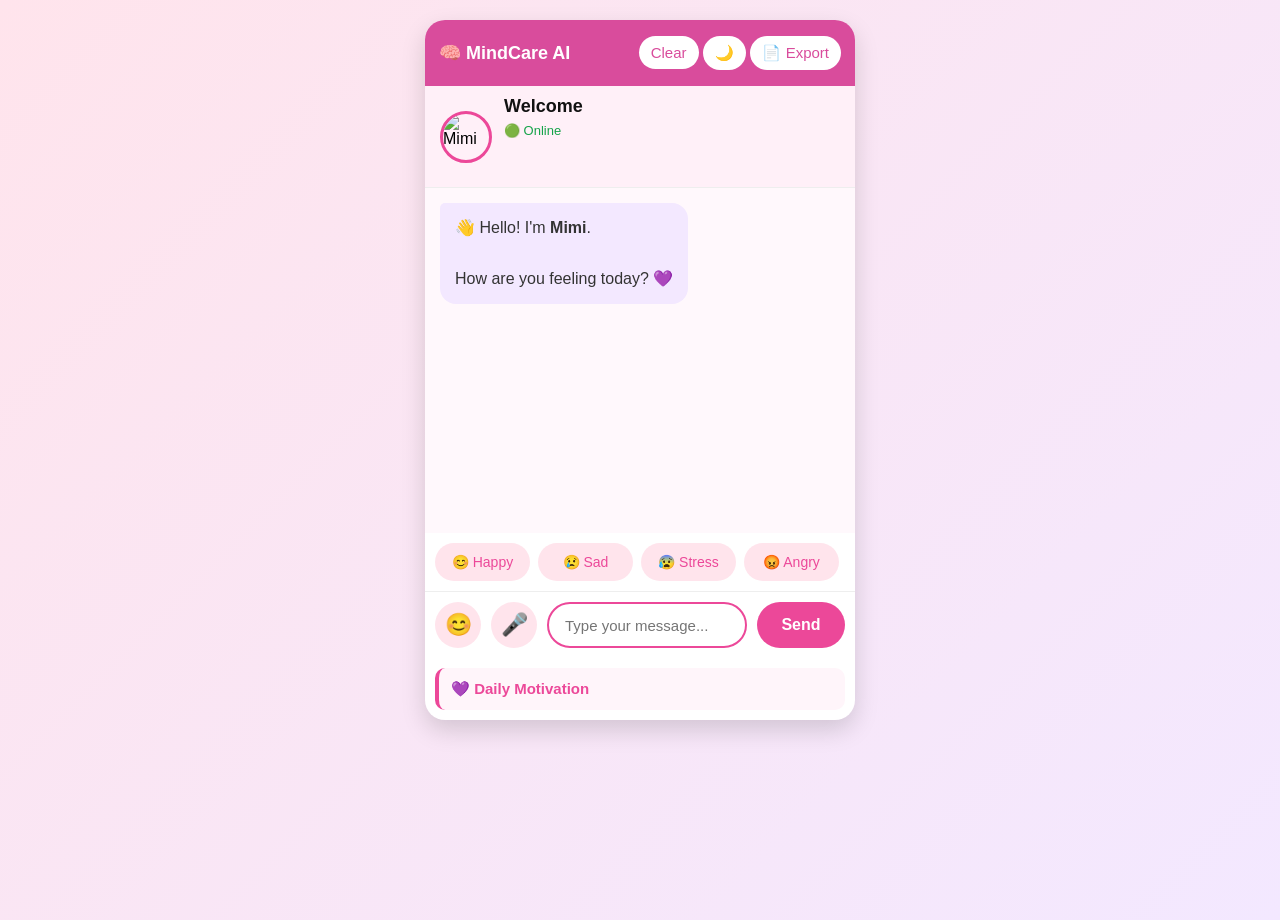
==== chat.html @ 858d9183 "Add files via upload" ====
<!DOCTYPE html>
<html lang="en">

<head>
    <meta charset="UTF-8">
    <meta name="viewport" content="width=device-width, initial-scale=1.0">
    <title>MindCare AI Chat</title>
    <link rel="stylesheet" href="style.css">
</head>

<body>

<div class="chat-container">

    <!-- Header -->
    <div class="chat-header">

        <span>🧠 MindCare AI</span>

        <div>

            <button type="button" class="clear-btn" onclick="clearChat()">
                Clear
            </button>

            <button type="button" id="themeBtn" onclick="toggleTheme()">
                🌙
            </button>

            <button type="button" class="clear-btn" onclick="downloadChat()">
                📄 Export
            </button>

        </div>

    </div>

  <!-- Profile -->

<div class="profile-card">

    <img src="images/mimi.png" class="profile-img" alt="Mimi">

    <div class="profile-info">

        <h3 id="userName">Welcome</h3>

        <p class="status">🟢 Online</p>

    </div>

    

</div>
    

    <!-- Chat -->
    <div class="chat-box" id="chatBox">

        <div class="bot-message">

            👋 Hello! I'm <b>Mimi</b>.

            <br><br>

            How are you feeling today? 💜

        </div>

    </div>

    <!-- Emoji Picker -->
    <div class="emoji-box" id="emojiBox">

        <span>😀</span>
        <span>😊</span>
        <span>😍</span>
        <span>🥺</span>
        <span>😭</span>
        <span>😡</span>
        <span>❤️</span>
        <span>🌸</span>
        <span>👍</span>
        <span>🎉</span>

    </div>

    <!-- Quick Replies -->
    <div class="quick-replies">

        <button onclick="quickReply('I am happy')">😊 Happy</button>

        <button onclick="quickReply('I am sad')">😢 Sad</button>

        <button onclick="quickReply('I am stressed')">😰 Stress</button>

        <button onclick="quickReply('I am angry')">😡 Angry</button>

        

    </div>

    <!-- Chat Input -->
    <div class="chat-input">

        <button type="button" id="emojiBtn">
            😊
        </button>

        <button type="button" id="voiceBtn">
            🎤
        </button>
        
       

        <input
            type="text"
            id="messageInput"
            placeholder="Type your message...">

        <button type="button" id="sendBtn" onclick="sendMessage()">
            Send
        </button>

    </div>

    <!-- Daily Motivation -->
    <details class="quote-card">

        <summary>💜 Daily Motivation</summary>

        <p id="dailyQuote">
            You matter. Keep going one step at a time.
        </p>

    </details>

   
</div>

<script src="script.js"></script>

</body>

</html>
---- style.css ----
*{
    margin:0;
    padding:0;
    box-sizing:border-box;
    font-family:'Segoe UI',sans-serif;
}

/* ==========================
   BODY
========================== */

body{
    background:linear-gradient(135deg,#FFE4EC,#F3E8FF);
    min-height:100vh;
}

/* ==========================
   HERO
========================== */

.hero{
    width:100%;
    height:100vh;
    display:flex;
    justify-content:center;
    align-items:center;
    text-align:center;
}

.content{
    width:700px;
    max-width:90%;
}

.hero-img{
    width:150px;
    height:150px;
    object-fit:cover;
    border-radius:50%;
    border:5px solid #EC4899;
    margin-bottom:20px;
}

h1{
    font-size:55px;
    color:#9333EA;
    margin-bottom:15px;
}

h2{
    color:#444;
    margin-bottom:20px;
}

p{
    color:#666;
    font-size:18px;
    line-height:1.7;
    margin-bottom:35px;
}

/* ==========================
   BUTTONS
========================== */

button{
    border:none;
    outline:none;
    cursor:pointer;
    transition:0.3s ease;
}

/* Hero & Login Buttons */

.hero button,
.login-box button{
    background:#EC4899;
    color:#fff;
    padding:14px 35px;
    border-radius:10px;
    font-size:17px;
}

.hero button:hover,
.login-box button:hover{
    background:#DB2777;
    transform:scale(1.05);
}

/* ==========================
   LOGIN
========================== */

.login-container{
    width:100%;
    height:100vh;
    display:flex;
    justify-content:center;
    align-items:center;
}

.login-box{
    width:380px;
    max-width:90%;
    background:#fff;
    padding:40px;
    border-radius:20px;
    text-align:center;
    box-shadow:0 15px 35px rgba(236,72,153,.20);
}

.login-img{
    width:120px;
    height:120px;
    object-fit:cover;
    border-radius:50%;
    border:4px solid #EC4899;
    margin-bottom:20px;
}

.login-box input{
    width:100%;
    padding:14px;
    margin:20px 0;
    border:2px solid #EC4899;
    border-radius:10px;
    outline:none;
    font-size:16px;
}

.login-box button{
    width:100%;
}

/* ==========================
   CHAT PAGE
========================== */

.chat-container{
    width:430px;
    height:700px;
    margin:20px auto;
    background:#fff;
    border-radius:20px;
    overflow:hidden;
    display:flex;
    flex-direction:column;
    box-shadow:0 10px 25px rgba(0,0,0,.15);
}
/* ==========================
   HEADER
========================== */

.chat-header{
    background:#d94c9c;
    color:#fff;
    display:flex;
    justify-content:space-between;
    align-items:center;
    padding:10px 14px;
    height:66px;
}

.chat-header span{
    font-size:18px;
    font-weight:600;
}

.chat-header button{
    padding:8px 12px;
    font-size:15px;
    border-radius:20px;
    background:#fff;
    color:#d94c9c;
}

/* ==========================
   PROFILE
========================== */

.profile-card{
    display:flex;
    align-items:center;
    gap:12px;
    padding:10px 15px;
    background:#FFF0F8;
    border-bottom:1px solid #eee;
}

.profile-img{
    width:52px;
    height:52px;
    border-radius:50%;
    border:3px solid #EC4899;
    object-fit:cover;
    flex-shrink:0;
}

.profile-info{
    flex:1;
}

#userName{
    margin:0;
    font-size:18px;
    font-weight:600;
    color:#111;
}

.status{
    margin-top:3px;
    font-size:13px;
    color:#16a34a;
}

/* ==========================
   CHAT BOX
========================== */

.chat-box{
    flex:1;
    overflow-y:auto;
    padding:15px;
    background:#FFF8FC;
    display:flex;
    flex-direction:column;
}

/* ==========================
   BOT MESSAGE
========================== */

.bot-message{
    background:#F3E8FF;
    color:#333;
    padding:12px 15px;
    border-radius:16px;
    border-top-left-radius:5px;
    max-width:75%;
    margin-bottom:15px;
    line-height:1.6;
    word-break:break-word;
    align-self:flex-start;
}

/* ==========================
   USER MESSAGE
========================== */

.user-message{
    background:#EC4899;
    color:#fff;
    padding:12px 15px;
    border-radius:16px;
    border-top-right-radius:5px;
    max-width:75%;
    margin-bottom:15px;
    margin-left:auto;
    line-height:1.6;
    word-break:break-word;
    align-self:flex-end;
}

.user-message p,
.bot-message p{
    margin:0;
}

.user-message small{
    display:block;
    margin-top:5px;
    text-align:right;
    font-size:11px;
    color:#FFE8F5;
}

.bot-message small{
    display:block;
    margin-top:5px;
    font-size:11px;
    color:#777;
}
/* ==========================
   CHAT INPUT
========================== */

.chat-input{
    display:flex;
    align-items:center;
    gap:10px;
    padding:10px;
    background:#fff;
    border-top:1px solid #eee;
}

/* Emoji & Voice */

#emojiBtn,
#voiceBtn{
    width:46px;
    height:46px;
    flex:0 0 46px;

    display:flex;
    justify-content:center;
    align-items:center;

    padding:0;
    border:none;
    border-radius:50%;

    background:#FFE4EC;
    color:#333;
    font-size:22px;
    cursor:pointer;
}

#emojiBtn:hover,
#voiceBtn:hover{
    background:#FFD6E8;
}

/* Message Input */

#messageInput{
    flex:1;
    min-width:0;
    height:46px;

    padding:0 16px;

    border:2px solid #EC4899;
    border-radius:25px;

    outline:none;

    font-size:15px;
}

/* Send Button */

#sendBtn{
    width:88px;
    height:46px;
    flex:0 0 88px;

    display:flex;
    justify-content:center;
    align-items:center;

    border:none;
    border-radius:25px;

    background:#EC4899;
    color:#fff;

    font-size:16px;
    font-weight:bold;

    cursor:pointer;
}

#sendBtn:hover{
    background:#DB2777;
}

/* ==========================
   EMOJI BOX
========================== */

.emoji-box{
    display:none;
    padding:10px;
    background:#fff;
    border-top:1px solid #eee;

    max-height:120px;
    overflow-y:auto;
}

.emoji-box span{
    display:inline-block;
    font-size:24px;
    margin:6px;
    cursor:pointer;
    transition:.2s;
}

.emoji-box span:hover{
    transform:scale(1.25);
}

/* ==========================
   QUICK REPLIES
========================== */

.quick-replies{
    display:flex;
    align-items:center;

    gap:8px;

    padding:10px;

    overflow-x:auto;
    white-space:nowrap;

    scrollbar-width:none;
    -ms-overflow-style:none;
}

.quick-replies::-webkit-scrollbar{
    display:none;
}

.quick-replies button{
    flex:0 0 auto;

    min-width:95px;
    height:38px;

    padding:0 16px;

    border:none;
    border-radius:20px;

    background:#FFE4EC;
    color:#EC4899;

    font-size:14px;
    font-weight:500;

    display:flex;
    justify-content:center;
    align-items:center;

    cursor:pointer;
}

.quick-replies button:hover{
    background:#FFD4E5;
}

/* ==========================
   DAILY MOTIVATION
========================== */

.quote-card{
    margin:10px;
    padding:12px;

    background:#FFF5FA;

    border-left:4px solid #EC4899;
    border-radius:10px;
}

.quote-card summary{
    cursor:pointer;

    list-style:none;

    font-size:15px;
    font-weight:bold;

    color:#EC4899;
}

.quote-card summary::-webkit-details-marker{
    display:none;
}

.quote-card p{
    margin-top:10px;

    font-size:14px;
    line-height:1.6;

    color:#555;
    font-style:italic;
}

/* ==========================
   TYPING ANIMATION
========================== */

.typing{
    color:#777;
    font-style:italic;
}

.dots::after{
    content:"";
    animation:dots 1.5s infinite;
}

@keyframes dots{
    0%{content:"";}
    25%{content:".";}
    50%{content:"..";}
    75%{content:"...";}
    100%{content:"";}
}

/* ==========================
   DARK MODE
========================== */

.dark-mode{
    background:#181818;
}

.dark-mode .chat-container{
    background:#2B2B2B;
}

.dark-mode .chat-header{
    background:#1F1F1F;
}

.dark-mode .profile-card{
    background:#333;
    border-bottom:1px solid #444;
}

.dark-mode #userName{
    color:#fff;
}

.dark-mode .status{
    color:#53d769;
}

.dark-mode .chat-box{
    background:#222;
}

.dark-mode .bot-message{
    background:#444;
    color:#fff;
}

.dark-mode .user-message{
    background:#EC4899;
    color:#fff;
}

.dark-mode .emoji-box{
    background:#2B2B2B;
}

.dark-mode .chat-input{
    background:#2B2B2B;
    border-top:1px solid #444;
}

.dark-mode #messageInput{
    background:#444;
    color:#fff;
    border:2px solid #666;
}

.dark-mode .quick-replies{
    background:#2B2B2B;
}

.dark-mode .quick-replies button{
    background:#444;
    color:#fff;
}

.dark-mode .quick-replies button:hover{
    background:#EC4899;
}

.dark-mode .quote-card{
    background:#333;
}

.dark-mode .quote-card p{
    color:#ddd;
}

.dark-mode .history-card{
    background:#333;
}

.dark-mode #historyList li{
    background:#444;
    color:#fff;
}
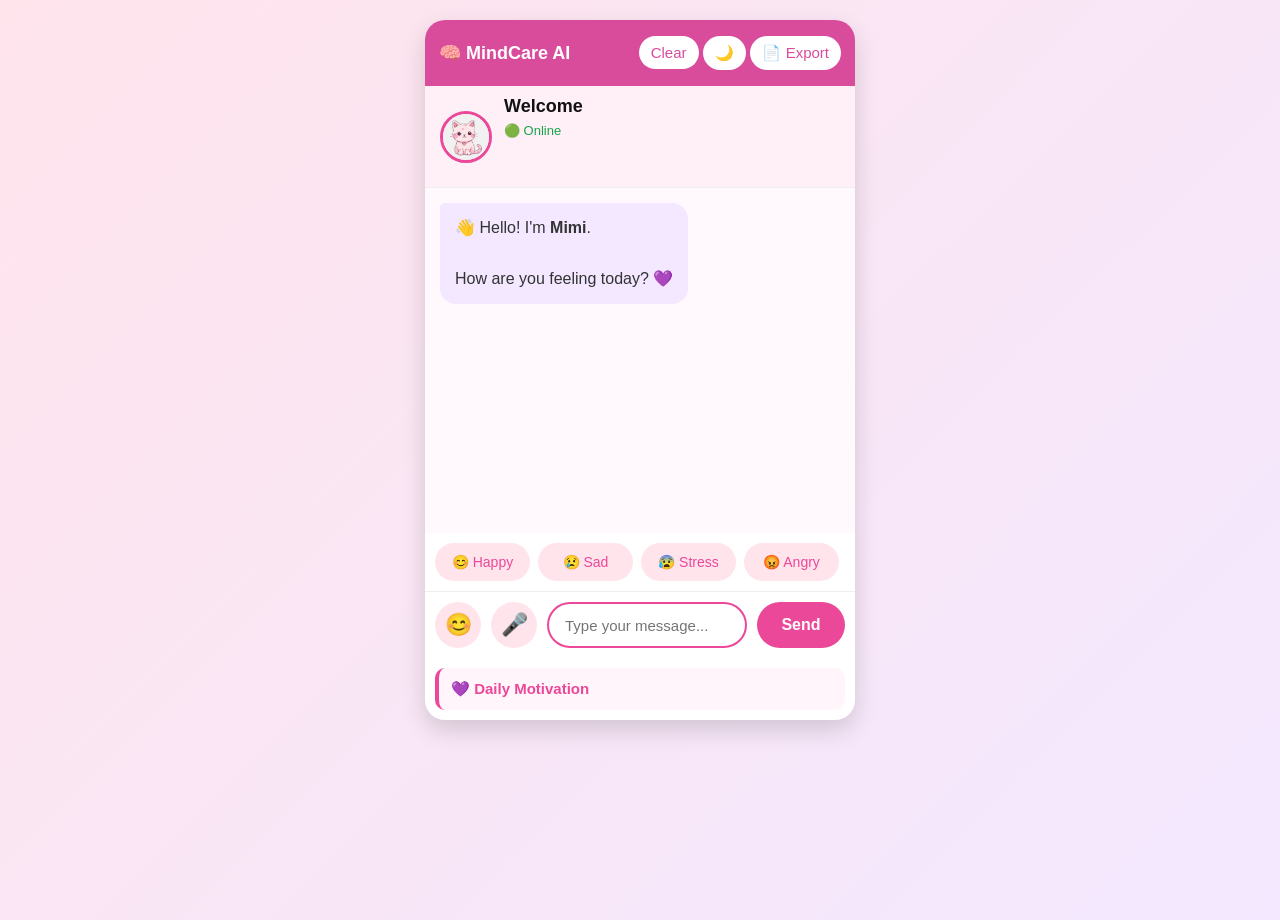
==== commit ff6aff05: "Update chat.html" ====
--- a/chat.html
+++ b/chat.html
@@ -39,7 +39,7 @@
 
 <div class="profile-card">
 
-    <img src="images/mimi.png" class="profile-img" alt="Mimi">
+  <img src="mimi.png" class="profile-img" alt="Mimi">
 
     <div class="profile-info">
 
@@ -142,4 +142,4 @@
 
 </body>
 
-</html>+</html>
